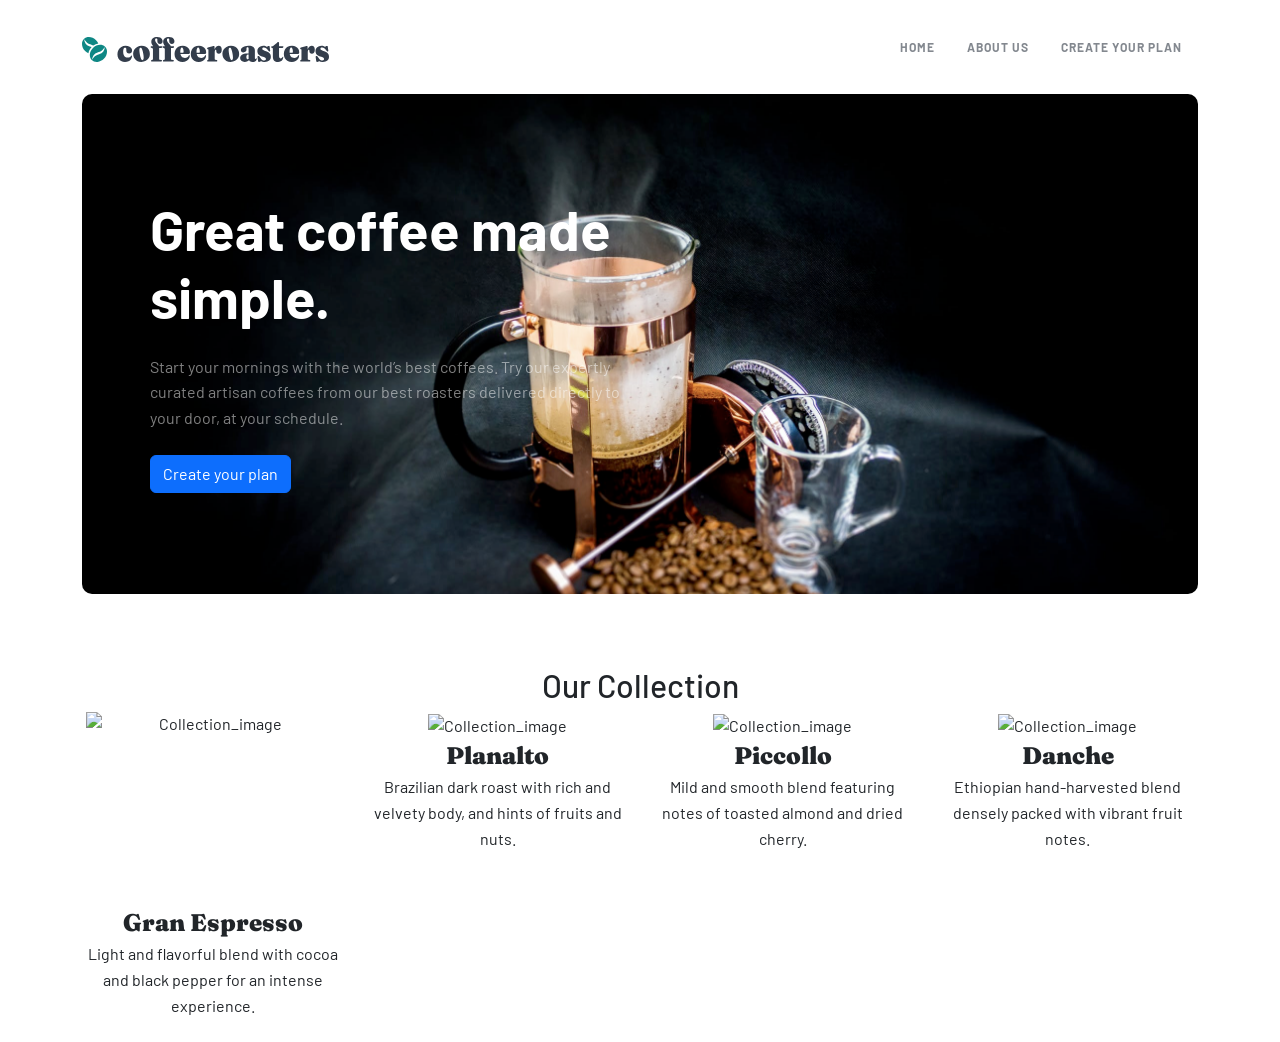
==== index.html @ 2ee0e938 "My collection and hero section added" ====
<!DOCTYPE html>
<html lang="en">

<head>
    <meta charset="UTF-8">
    <meta name="viewport" content="width=device-width, initial-scale=1.0">
    <title>Coffee Shop</title>
    <link rel="stylesheet" href="https://cdn.jsdelivr.net/npm/bootstrap-icons@1.13.1/font/bootstrap-icons.min.css">
    <link href="https://cdn.jsdelivr.net/npm/bootstrap@5.3.8/dist/css/bootstrap.min.css" rel="stylesheet"
        integrity="sha384-sRIl4kxILFvY47J16cr9ZwB07vP4J8+LH7qKQnuqkuIAvNWLzeN8tE5YBujZqJLB" crossorigin="anonymous">
    <link rel="preconnect" href="https://fonts.googleapis.com">
    <link rel="preconnect" href="https://fonts.gstatic.com" crossorigin>
    <link
        href="https://fonts.googleapis.com/css2?family=Barlow:ital,wght@0,100;0,200;0,300;0,400;0,500;0,600;0,700;0,800;0,900;1,100;1,200;1,300;1,400;1,500;1,600;1,700;1,800;1,900&display=swap"
        rel="stylesheet">
    <link rel="stylesheet" href="./style.css">
    <link rel="stylesheet" href="./media_query.css">

</head>

<body>
    <nav class="navbar navbar-expand-md py-2 py-md-4">
        <div class="container">
            <a href="#" class="navbar-brand">
                <img src="./assets/imgs/Logo.svg" alt="coffeeroasters logo" class="logo">
            </a>

            <button class="navbar-toggler" type="button" data-bs-toggle="collapse" data-bs-target="#navbarNav">
                <span class="navbar-toggler-icon"></span>
            </button>

            <div class="collapse navbar-collapse" id="navbarNav">
                <ul class="navbar-nav ms-auto">
                    <li class="nav-item">
                        <a class="nav-link px-3" href="#">HOME</a>
                    </li>
                    <li class="nav-item">
                        <a class="nav-link px-3" href="#">ABOUT US</a>
                    </li>
                    <li class="nav-item">
                        <a class="nav-link px-3" href="#">CREATE YOUR PLAN</a>
                    </li>
                </ul>
            </div>
        </div>



    </nav>



    <main class="container">
        <section class="hero-section">
            <div class="row ">
                <div class="col-md-8 col-lg-6 hero-content ">
                    <h1 class="display-4 fw-bold text-white mb-4">Great coffee made simple.</h1>
                    <p class="text-white-50 mb-4">Start your mornings with the world’s best coffees. Try our
                        expertly
                        curated
                        artisan coffees from our best roasters delivered directly to your door, at your schedule.
                    </p>
                    <a href="#" class="btn btn-primary custom-btn">Create your plan</a>
                </div>

            </div>
            </div>

        </section>
    </main>

    <section class="collection-section mt-5 py-4">
        <div class="container">
            <h2 class="custom-text text-center">Our Collection</h2>
            <div class="row text-center">
                
                <div class="col-lg-3 d-flex flex-column justify-content-center align-items-center">
                    <img src="./assets/imgs/Collection_image.png" alt="Collection_image" class="coffee-image">
                    <div class="coffee-info">
                        <div class="coffee-title">Gran Espresso</div>
                        <div class="coffee-desc">Light and flavorful blend with cocoa and black pepper for an intense
                            experience.</div>

                    </div>
                </div>

                <div class="col-lg-3">
                    <img src="./assets/imgs/Collection_image2.svg" alt="Collection_image" class="coffee-image">
                    <div class="coffee-info">
                        <div class="coffee-title">Planalto</div>
                        <div class="coffee-desc">Brazilian dark roast with rich and velvety body, and hints of fruits
                            and nuts.</div>

                    </div>
                </div>

                <div class="col-lg-3">
                    <img src="./assets/imgs/Collection_image3.svg" alt="Collection_image" class="coffee-image">
                    <div class="coffee-info">
                        <div class="coffee-title">Piccollo</div>
                        <div class="coffee-desc">Mild and smooth blend featuring notes of toasted almond and dried
                            cherry.</div>

                    </div>
                </div>

                <div class="col-lg-3">
                    <img src="./assets/imgs/Collection_image4.svg" alt="Collection_image" class="coffee-image">
                    <div class="coffee-info">
                        <div class="coffee-title">Danche</div>
                        <div class="coffee-desc">Ethiopian hand-harvested blend densely packed with vibrant fruit notes.
                        </div>

                    </div>
                </div>
            </div>
        </div>
    </section>


    <script src="https://cdn.jsdelivr.net/npm/bootstrap@5.3.8/dist/js/bootstrap.bundle.min.js"
        integrity="sha384-FKyoEForCGlyvwx9Hj09JcYn3nv7wiPVlz7YYwJrWVcXK/BmnVDxM+D2scQbITxI"
        crossorigin="anonymous"></script>
    <script src="./script.js"></script>
</body>

</html>
---- style.css ----
@import url('https://fonts.googleapis.com/css2?family=Fraunces:ital,opsz,wght@0,9..144,100..900;1,9..144,100..900&display=swap');

body {
    font-family: 'Barlow', sans-serif;
}

.navbar {
    .container {
        .logo {
            height: clamp(18px, 4vw, 25px);
        }
    }

    .navbar-brand {
        font-weight: 900;
        color: #333d4b;
        font-size: 1.5rem;
    }

    .nav-link {
        color: #83888F !important;
        font-size: 12px;
        letter-spacing: 1px;
        font-weight: 700;
        text-transform: uppercase;
    }

    .nav-link:hover {
        color: #333d4b !important;
    }

    .navbar-toggler {
        border: none;
    }
}


.hero-section {
    min-height: 500px;
    width: 100%;
    border-radius: 10px;
    overflow: hidden;
    background-image: url(./assets/imgs/Hero_image.png);
    background-size: cover;
    background-position: right center;
    background-repeat: no-repeat;
    display: flex;
    align-items: center;

    .hero-content {
        padding-left: clamp(30px, 8vw, 80px);
        padding-right: 20px;
    }

    p {
        font-weight: 400;
        font-style: Regular;
        font-size: 16px;
        line-height: 160%;
        letter-spacing: 0px;

    }

    a {
        .custom-btn {
            /* color: #0E8784; */
            background-color: #0E8784;
            font-family: "Fraunces", serif;
            font-weight: 900;
            font-style: Black;
            font-size: 18px;
            line-height: 140%;
            letter-spacing: 0px;
            text-align: center;


        }
    }
}

.collection-section {
    .container {
        .coffee-image {
            width: 253.5px;
            height: 193px;
            opacity: 1;

        }

        .coffee-info {
            .coffee-title {
                font-family: Fraunces;
                font-weight: 900;
                font-style: Black;
                font-size: 24px;
                line-height: 150%;
                letter-spacing: 0px;
                text-align: center;

            }

            .coffee-desc {
                font-family: Barlow;
                font-weight: 400;
                font-style: Regular;
                font-size: 16px;
                line-height: 160%;
                letter-spacing: 0px;
                text-align: center;

            }
        }
    }
}
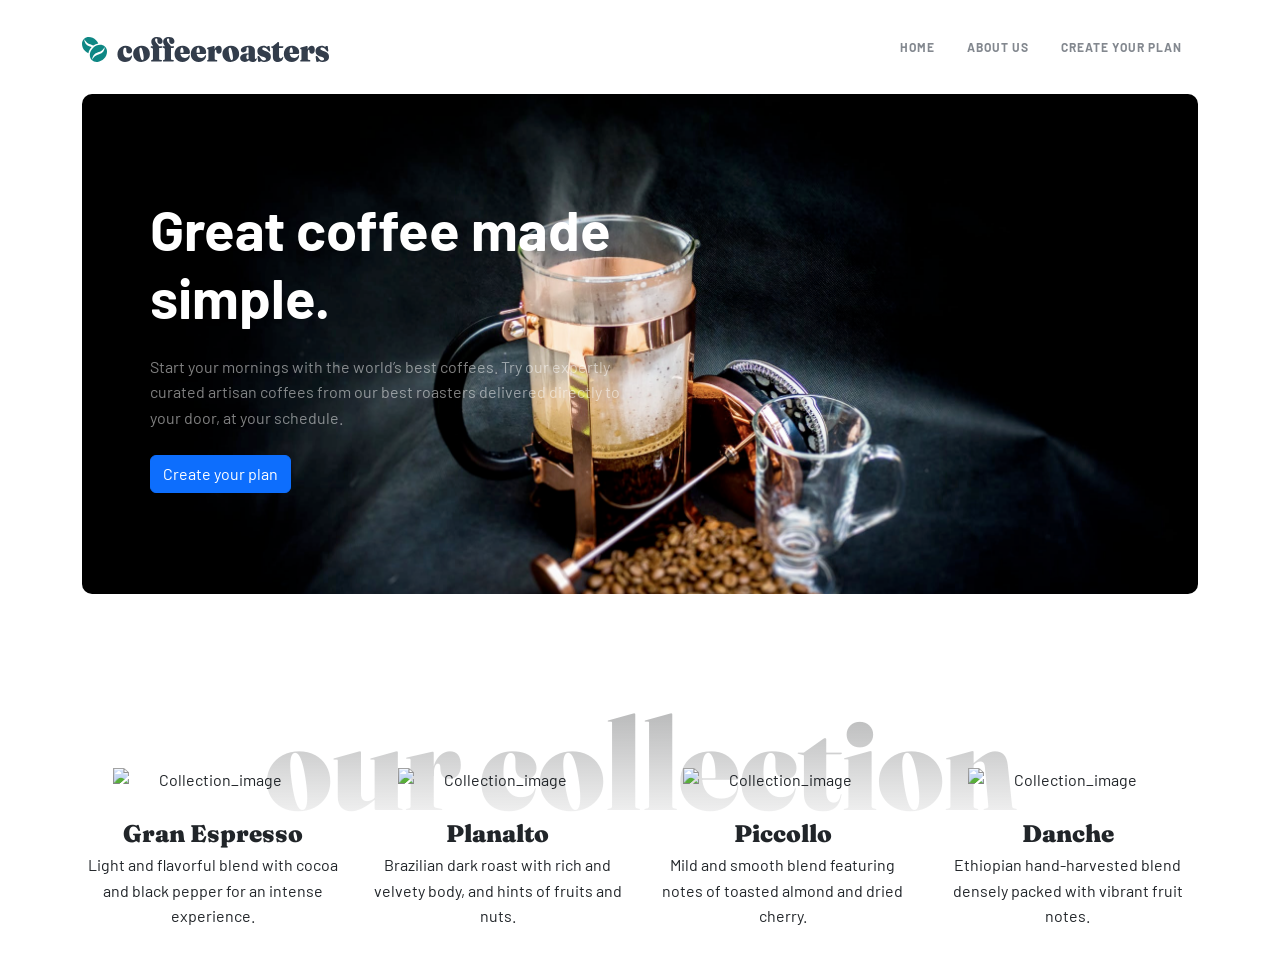
==== commit 7b806ed3: "feat: complete collection section and add responsive layouts" ====
--- a/index.html
+++ b/index.html
@@ -62,19 +62,16 @@
                     </p>
                     <a href="#" class="btn btn-primary custom-btn">Create your plan</a>
                 </div>
-
-            </div>
-            </div>
-
         </section>
     </main>
 
-    <section class="collection-section mt-5 py-4">
-        <div class="container">
+    <section class="collection-section mt-5 mt-lg-25 py-4">
+        <div class="container position-relative">
             <h2 class="custom-text text-center">Our Collection</h2>
             <div class="row text-center">
-                
-                <div class="col-lg-3 d-flex flex-column justify-content-center align-items-center">
+
+                <div
+                    class="col-lg-3 d-flex flex-column flex-md-row flex-lg-column justify-content-center align-items-center">
                     <img src="./assets/imgs/Collection_image.png" alt="Collection_image" class="coffee-image">
                     <div class="coffee-info">
                         <div class="coffee-title">Gran Espresso</div>
@@ -84,7 +81,8 @@
                     </div>
                 </div>
 
-                <div class="col-lg-3">
+                <div
+                    class="col-lg-3 d-flex flex-column flex-md-row flex-lg-column justify-content-center align-items-center">
                     <img src="./assets/imgs/Collection_image2.svg" alt="Collection_image" class="coffee-image">
                     <div class="coffee-info">
                         <div class="coffee-title">Planalto</div>
@@ -94,7 +92,8 @@
                     </div>
                 </div>
 
-                <div class="col-lg-3">
+                <div
+                    class="col-lg-3 d-flex flex-column flex-md-row flex-lg-column justify-content-center align-items-center">
                     <img src="./assets/imgs/Collection_image3.svg" alt="Collection_image" class="coffee-image">
                     <div class="coffee-info">
                         <div class="coffee-title">Piccollo</div>
@@ -104,7 +103,8 @@
                     </div>
                 </div>
 
-                <div class="col-lg-3">
+                <div
+                    class="col-lg-3 d-flex flex-column flex-md-row flex-lg-column justify-content-center align-items-center">
                     <img src="./assets/imgs/Collection_image4.svg" alt="Collection_image" class="coffee-image">
                     <div class="coffee-info">
                         <div class="coffee-title">Danche</div>
--- a/style.css
+++ b/style.css
@@ -79,17 +79,45 @@
 }
 
 .collection-section {
+    position: relative;
+    padding-top: 40px;
+    margin-top: 80px;
+
+
+    .custom-text {
+        padding-top: 50px;
+        /* background: linear-gradient(180deg, rgba(254, 252, 247, 0.0001) 0%, #FEFCF7 100%); */
+        background: linear-gradient(180deg, rgba(39, 41, 43, 0.5) 0%, rgba(254, 252, 247, 0) 100%);
+        font-family: "Fraunces", serif;
+        font-weight: 900;
+        font-size: clamp(40px, 10vw, 150px);
+        text-transform: lowercase;
+        -webkit-text-fill-color: transparent;
+        -webkit-background-clip: text;
+
+        /* Positioning */
+        position: absolute;
+        top: -100px;
+        left: 0;
+        right: 0;
+        z-index: -1;
+        text-align: center;
+
+
+    }
+
     .container {
+
         .coffee-image {
-            width: 253.5px;
-            height: 193px;
-            opacity: 1;
-
+            width: 100%;
+            max-width: 200px;
+            height: auto;
+            margin-bottom: 24px;
         }
 
         .coffee-info {
             .coffee-title {
-                font-family: Fraunces;
+                font-family: "Fraunces", serif;
                 font-weight: 900;
                 font-style: Black;
                 font-size: 24px;
@@ -100,7 +128,7 @@
             }
 
             .coffee-desc {
-                font-family: Barlow;
+                font-family: "Barlow", serif;
                 font-weight: 400;
                 font-style: Regular;
                 font-size: 16px;
@@ -111,4 +139,32 @@
             }
         }
     }
+}
+
+/* TABLET (Medium screens) */
+@media (min-width: 768px) and (max-width: 991px) {
+    .collection-section {
+        .custom-text {
+            top: -115px;
+        }
+
+    }
+
+}
+
+/* DESKTOP (Large screens) */
+@media (min-width: 992px) {
+    .collection-section {
+        margin-top: 150px !important;
+        padding-top: 100px;
+
+        .custom-text {
+            top: -130px;
+        }
+
+        .coffee-image {
+            max-width: 255px;
+        }
+    }
+
 }
--- a/media_query.css
+++ b/media_query.css
@@ -0,0 +1,27 @@
+/* TABLET (Medium screens) */
+@media (min-width: 768px) and (max-width: 991px) {
+    .collection-section {
+        .custom-text {
+            top: -115px;
+        }
+
+    }
+
+}
+
+/* DESKTOP (Large screens) */
+@media (min-width: 992px) {
+    .collection-section {
+        margin-top: 150px !important;
+        padding-top: 100px;
+
+        .custom-text {
+            top: -130px;
+        }
+
+        .coffee-image {
+            max-width: 255px;
+        }
+    }
+
+}
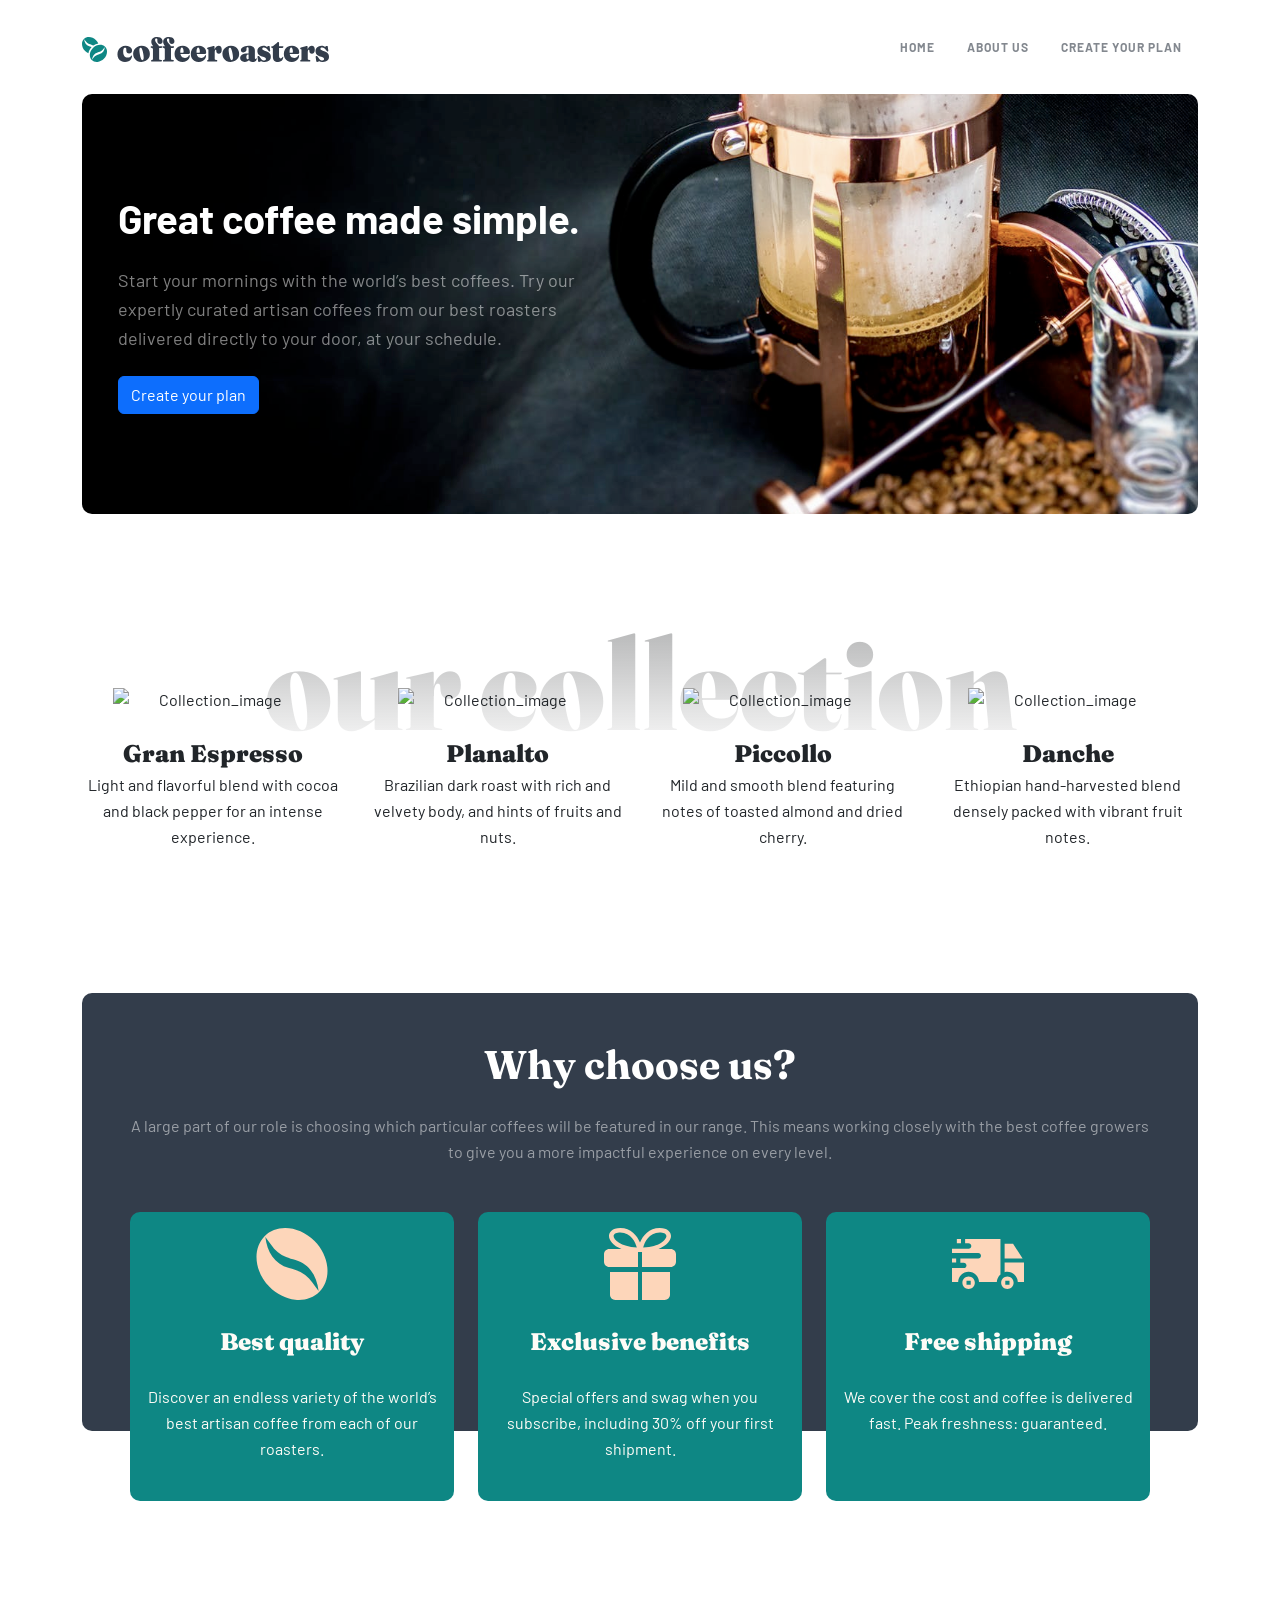
==== commit 781eb37d: "feat:why choose us section added" ====
--- a/index.html
+++ b/index.html
@@ -117,6 +117,51 @@
         </div>
     </section>
 
+    <section class="why-choose-section">
+        <div class="container">
+            <div class="why-choose-content p-5 d-flex align-items-center justify-content-center flex-column">
+                <h2 class="fw-bold text-white ">Why choose us?</h2>
+                <p class="text-white-50 ">A large part of our role is choosing which particular
+                    coffees will be featured
+                    in our range. This means working closely with the best coffee growers to give
+                    you a more impactful experience on every level.</p>
+
+                <div class="row benefits-row">
+                    <div class="col-lg-4">
+                        <div class="benefit-card text-center p-3">
+                            <img src="./assets/imgs/Shape_1.svg" alt="">
+                            <h3 class="benefit-title">Best quality</h3>
+                            <p class="benefit-desc">Discover an endless variety of the world’s best artisan coffee from
+                                each
+                                of our roasters.</p>
+                        </div>
+                    </div>
+                    <div class="col-lg-4 ">
+                        <div class="benefit-card text-center p-3">
+                            <img src="./assets/imgs/Gift Icon.svg" alt="">
+                            <h3 class="benefit-title">Exclusive benefits</h3>
+                            <p class="benefit-desc">Special offers and swag when you subscribe, including 30% off your
+                                first shipment.</p>
+                        </div>
+                    </div>
+                    <div class="col-lg-4">
+                        <div class="benefit-card text-center p-3">
+                            <img src="./assets/imgs/Bus_shape.svg" alt="">
+                            <h3 class="benefit-title">Free shipping</h3>
+                            <p class="benefit-desc">We cover the cost and coffee is delivered fast. Peak freshness:
+                                guaranteed.</p>
+                        </div>
+                    </div>
+                </div>
+
+            </div>
+
+
+
+
+        </div>
+    </section>
+
 
     <script src="https://cdn.jsdelivr.net/npm/bootstrap@5.3.8/dist/js/bootstrap.bundle.min.js"
         integrity="sha384-FKyoEForCGlyvwx9Hj09JcYn3nv7wiPVlz7YYwJrWVcXK/BmnVDxM+D2scQbITxI"
--- a/style.css
+++ b/style.css
@@ -36,20 +36,28 @@
 
 
 .hero-section {
-    min-height: 500px;
+    /* min-height: initial; */
     width: 100%;
     border-radius: 10px;
-    overflow: hidden;
+    /* overflow: hidden; */
     background-image: url(./assets/imgs/Hero_image.png);
-    background-size: cover;
-    background-position: right center;
     background-repeat: no-repeat;
     display: flex;
     align-items: center;
+    background-size: 150%;
+    background-position: left 70%;
+    padding: 100px 0px;
 
     .hero-content {
-        padding-left: clamp(30px, 8vw, 80px);
-        padding-right: 20px;
+        padding-left: clamp(18px, 8vw, 48px);
+        padding-right: 10px;
+    }
+
+    h1 {
+        /* font-size: 32px; 
+        text-align: center; */
+        font-size: clamp(18px, 10vw, 40px);
+        line-height: 1.2;
     }
 
     p {
@@ -58,6 +66,8 @@
         font-size: 16px;
         line-height: 160%;
         letter-spacing: 0px;
+        font-size: clamp(12px, 10vw, 18px);
+
 
     }
 
@@ -95,6 +105,7 @@
         -webkit-text-fill-color: transparent;
         -webkit-background-clip: text;
 
+
         /* Positioning */
         position: absolute;
         top: -100px;
@@ -141,30 +152,101 @@
     }
 }
 
-/* TABLET (Medium screens) */
-@media (min-width: 768px) and (max-width: 991px) {
-    .collection-section {
-        .custom-text {
-            top: -115px;
-        }
-
-    }
-
-}
-
-/* DESKTOP (Large screens) */
-@media (min-width: 992px) {
-    .collection-section {
-        margin-top: 150px !important;
-        padding-top: 100px;
-
-        .custom-text {
-            top: -130px;
-        }
-
-        .coffee-image {
-            max-width: 255px;
-        }
+.why-choose-section {
+    margin-bottom: 200px;
+
+    .container {
+        .why-choose-content {
+            position: relative;
+            padding-bottom: 30px !important;
+            padding: 64px 24px;
+            margin-top: 120px;
+            border-radius: 10px;
+            background-color: #333d4b;
+            margin-bottom: 250px;
+
+            h2 {
+                font-family: "Fraunces";
+                font-size: 40px;
+                line-height: 120%;
+                letter-spacing: 0px;
+                margin-bottom: 24px;
+
+            }
+
+            p {
+                font-family: "Barlow";
+                font-weight: 400;
+                font-style: Regular;
+                font-size: 16px;
+                line-height: 160%;
+                letter-spacing: 0px;
+                text-align: center;
+                margin-bottom: 24px;
+
+
+            }
+
+            .benefits-row {
+                display: flex;
+                flex-wrap: wrap;
+                transform: none;
+                margin-bottom: -100px;
+                margin-top: 24px;
+
+                .benefit-card {
+                    background-color: rgba(14, 135, 132, 1);
+                    border-radius: 10px;
+                    height: 100%;
+                    display: flex;
+                    flex-direction: column;
+                    align-items: center;
+                    width: 100%;
+
+                    img {
+                        width: 72px;
+                        height: 72px;
+                        margin-bottom: 24px;
+
+                    }
+
+                    .benefit-title {
+                        font-family: "Fraunces";
+                        font-weight: 900;
+                        font-size: 24px;
+                        line-height: 150%;
+                        letter-spacing: 0px;
+                        text-align: center;
+                        color: rgba(254, 252, 247, 1);
+                        margin-bottom: 24px;
+
+
+                    }
+
+                    .benefit-desc {
+                        font-family: "Barlow";
+                        font-weight: 400;
+                        font-style: Regular;
+                        font-size: 16px;
+                        line-height: 160%;
+                        letter-spacing: 0px;
+                        text-align: center;
+                        color: rgba(254, 252, 247, 1);
+                        margin-bottom: 24px;
+
+
+                    }
+                }
+            }
+
+
+        }
+
+
+
+
+
+
     }
 
 }
--- a/media_query.css
+++ b/media_query.css
@@ -5,6 +5,42 @@
             top: -115px;
         }
 
+    }
+
+    .hero-section {
+        background-size: 200%;
+        background-position: left 80%;
+
+        h1 {
+            font-size: 48px;
+            text-align: left;
+        }
+    }
+
+    .why-choose-section {
+        .container {
+            margin-bottom: 250px;
+            gap: 24px;
+
+            .why-choose-content {
+
+                h2 {
+                    font-size: 25px;
+                }
+
+                p {
+                    font-size: 12px;
+                }
+
+                .benefits-row {
+                    flex-direction: column;
+                    gap: 24px;
+                }
+            }
+
+
+
+        }
     }
 
 }
@@ -23,5 +59,33 @@
             max-width: 255px;
         }
     }
+}
+
+@media (max-width:768px) {
+    .why-choose-section {
+        .container {
+            margin-bottom: 250px;
+            gap: 24px;
+
+            .why-choose-content {
+                h2 {
+                    font-size: 20px;
+
+
+                }
+
+                p {
+                    font-size: 12px;
+
+                }
+
+                .benefits-row {
+                    flex-direction: column;
+                    gap: 24px;
+                }
+            }
+        }
+    }
+
 
 }
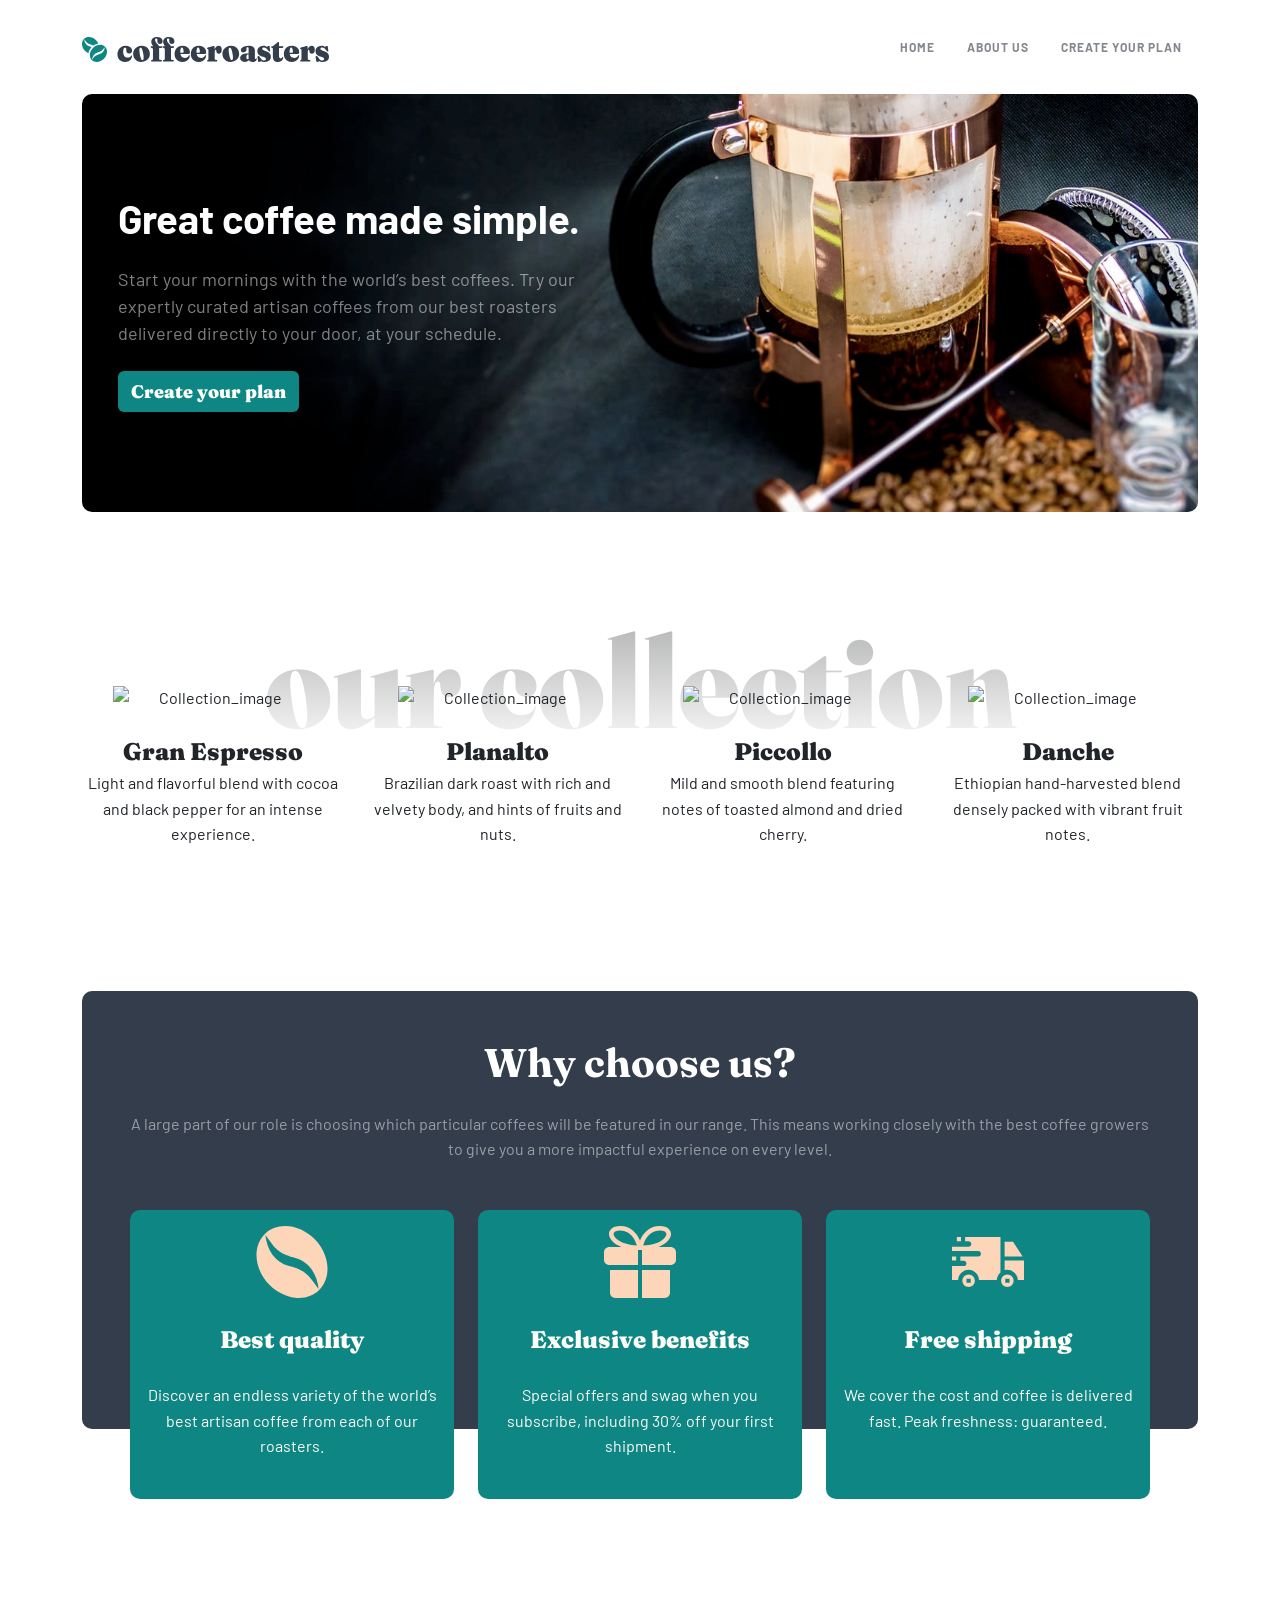
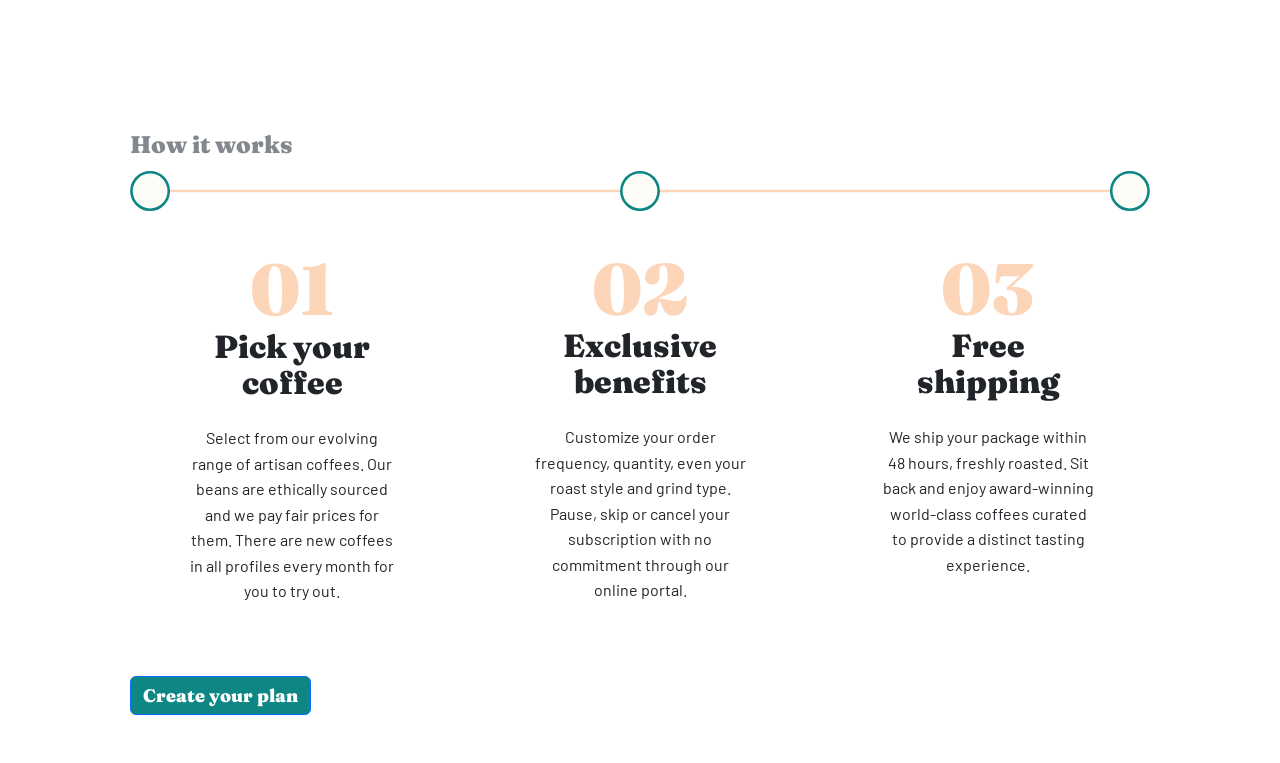
==== commit e64d8a05: "feat:How-it-works-section added" ====
--- a/index.html
+++ b/index.html
@@ -48,8 +48,6 @@
 
     </nav>
 
-
-
     <main class="container">
         <section class="hero-section">
             <div class="row ">
@@ -60,7 +58,7 @@
                         curated
                         artisan coffees from our best roasters delivered directly to your door, at your schedule.
                     </p>
-                    <a href="#" class="btn btn-primary custom-btn">Create your plan</a>
+                    <a href="#" class="btn custom-btn ">Create your plan</a>
                 </div>
         </section>
     </main>
@@ -153,14 +151,52 @@
                         </div>
                     </div>
                 </div>
-
-            </div>
-
-
-
-
+            </div>
         </div>
     </section>
+
+    <section class="How-it-works-section">
+        <div class="container">
+            <div class="How-it-works-content p-5 d-flex flex-column align-self-start ">
+                <h2 class="">How it works</h2>
+                <img src="./assets/imgs/How It Works Steps.svg" class="" alt="">
+                <div class="row How-it-works-row  ">
+                    <div class="col-lg-4">
+                        <div class="How-it-works-card text-center p-5 ">
+                            <img src="./assets/imgs/01.svg" alt="" class="p-1">
+                            <h3 class="How-it-works-title p-2">Pick your coffee</h3>
+                            <p class="How-it-works-desc p-2">Select from our evolving range of artisan coffees. Our
+                                beans
+                                are ethically sourced and we pay fair prices for them. There are new coffees in all
+                                profiles every month for you to try out.</p>
+                        </div>
+                    </div>
+                    <div class="col-lg-4 ">
+                        <div class="How-it-works-card text-center p-5">
+                            <img src="./assets/imgs/02.svg" alt="" class="p-1">
+                            <h3 class="How-it-works-title p-2">Exclusive benefits</h3>
+                            <p class="How-it-works-desc p-2">Customize your order frequency, quantity, even your roast
+                                style
+                                and grind type. Pause, skip or cancel your subscription with no commitment through our
+                                online portal.</p>
+                        </div>
+                    </div>
+                    <div class="col-lg-4">
+                        <div class="How-it-works-card text-center p-5">
+                            <img src="./assets/imgs/03.svg" alt="" class="p-1">
+                            <h3 class="How-it-works-title p-2">Free shipping</h3>
+                            <p class="How-it-works-desc p-2">We ship your package within 48 hours, freshly roasted. Sit
+                                back
+                                and enjoy award-winning world-class coffees curated to provide a distinct tasting
+                                experience.</p>
+                        </div>
+                    </div>
+                </div>
+                <a href="#" class="btn btn-primary custom-btn  align-self-start">Create your plan</a>
+            </div>
+        </div>
+    </section>
+
 
 
     <script src="https://cdn.jsdelivr.net/npm/bootstrap@5.3.8/dist/js/bootstrap.bundle.min.js"
--- a/style.css
+++ b/style.css
@@ -36,55 +36,47 @@
 
 
 .hero-section {
-    /* min-height: initial; */
     width: 100%;
     border-radius: 10px;
-    /* overflow: hidden; */
     background-image: url(./assets/imgs/Hero_image.png);
     background-repeat: no-repeat;
     display: flex;
     align-items: center;
     background-size: 150%;
     background-position: left 70%;
-    padding: 100px 0px;
+    padding: 100px 0;
 
     .hero-content {
         padding-left: clamp(18px, 8vw, 48px);
-        padding-right: 10px;
+        /* padding-right: 10px; */
     }
 
     h1 {
-        /* font-size: 32px; 
-        text-align: center; */
+
         font-size: clamp(18px, 10vw, 40px);
         line-height: 1.2;
     }
 
     p {
         font-weight: 400;
-        font-style: Regular;
         font-size: 16px;
-        line-height: 160%;
         letter-spacing: 0px;
         font-size: clamp(12px, 10vw, 18px);
 
 
     }
 
-    a {
-        .custom-btn {
-            /* color: #0E8784; */
-            background-color: #0E8784;
-            font-family: "Fraunces", serif;
-            font-weight: 900;
-            font-style: Black;
-            font-size: 18px;
-            line-height: 140%;
-            letter-spacing: 0px;
-            text-align: center;
-
-
-        }
+
+    .custom-btn {
+        background-color: rgba(14, 135, 132, 1);
+        font-family: "Fraunces", serif;
+        font-weight: 900;
+        font-size: 18px;
+        letter-spacing: 0px;
+        text-align: center;
+        color: white;
+
+
     }
 }
 
@@ -249,4 +241,57 @@
 
     }
 
+}
+
+.How-it-works-section {
+    .container {
+        .How-it-works-content {
+            h2 {
+                font-family: "Fraunces";
+                font-weight: 900;
+                font-size: 24px;
+                line-height: 150%;
+                letter-spacing: 0px;
+                color: rgba(131, 136, 143, 1);
+            }
+
+            .How-it-works-row {
+                .How-it-works-card {
+                    h3 {
+                        font-family: Fraunces;
+                        font-weight: 900;
+                        font-style: Black;
+                        font-size: 32px;
+                        line-height: 113.99999999999999%;
+                        letter-spacing: 0px;
+
+                    }
+
+                    p {
+                        font-family: Barlow;
+                        font-weight: 400;
+                        font-style: Regular;
+                        font-size: 16px;
+                        line-height: 160%;
+                        letter-spacing: 0px;
+
+                    }
+
+
+                }
+            }
+
+            .custom-btn {
+                background-color: rgba(14, 135, 132, 1);
+                font-family: "Fraunces", serif;
+                font-weight: 900;
+                font-style: Black;
+                font-size: 18px;
+                line-height: 140%;
+                letter-spacing: 0px;
+                text-align: center;
+            }
+
+        }
+    }
 }
--- a/media_query.css
+++ b/media_query.css
@@ -1,3 +1,19 @@
+/* DESKTOP (Large screens) */
+@media (min-width: 992px) {
+    .collection-section {
+        margin-top: 150px !important;
+        padding-top: 100px;
+
+        .custom-text {
+            top: -130px;
+        }
+
+        .coffee-image {
+            max-width: 255px;
+        }
+    }
+}
+
 /* TABLET (Medium screens) */
 @media (min-width: 768px) and (max-width: 991px) {
     .collection-section {
@@ -8,8 +24,6 @@
     }
 
     .hero-section {
-        background-size: 200%;
-        background-position: left 80%;
 
         h1 {
             font-size: 48px;
@@ -45,23 +59,12 @@
 
 }
 
-/* DESKTOP (Large screens) */
-@media (min-width: 992px) {
-    .collection-section {
-        margin-top: 150px !important;
-        padding-top: 100px;
+/* Mobile */
+@media (max-width:768px) {
+    .hero-section {
+        padding: 50px 0;
+    }
 
-        .custom-text {
-            top: -130px;
-        }
-
-        .coffee-image {
-            max-width: 255px;
-        }
-    }
-}
-
-@media (max-width:768px) {
     .why-choose-section {
         .container {
             margin-bottom: 250px;
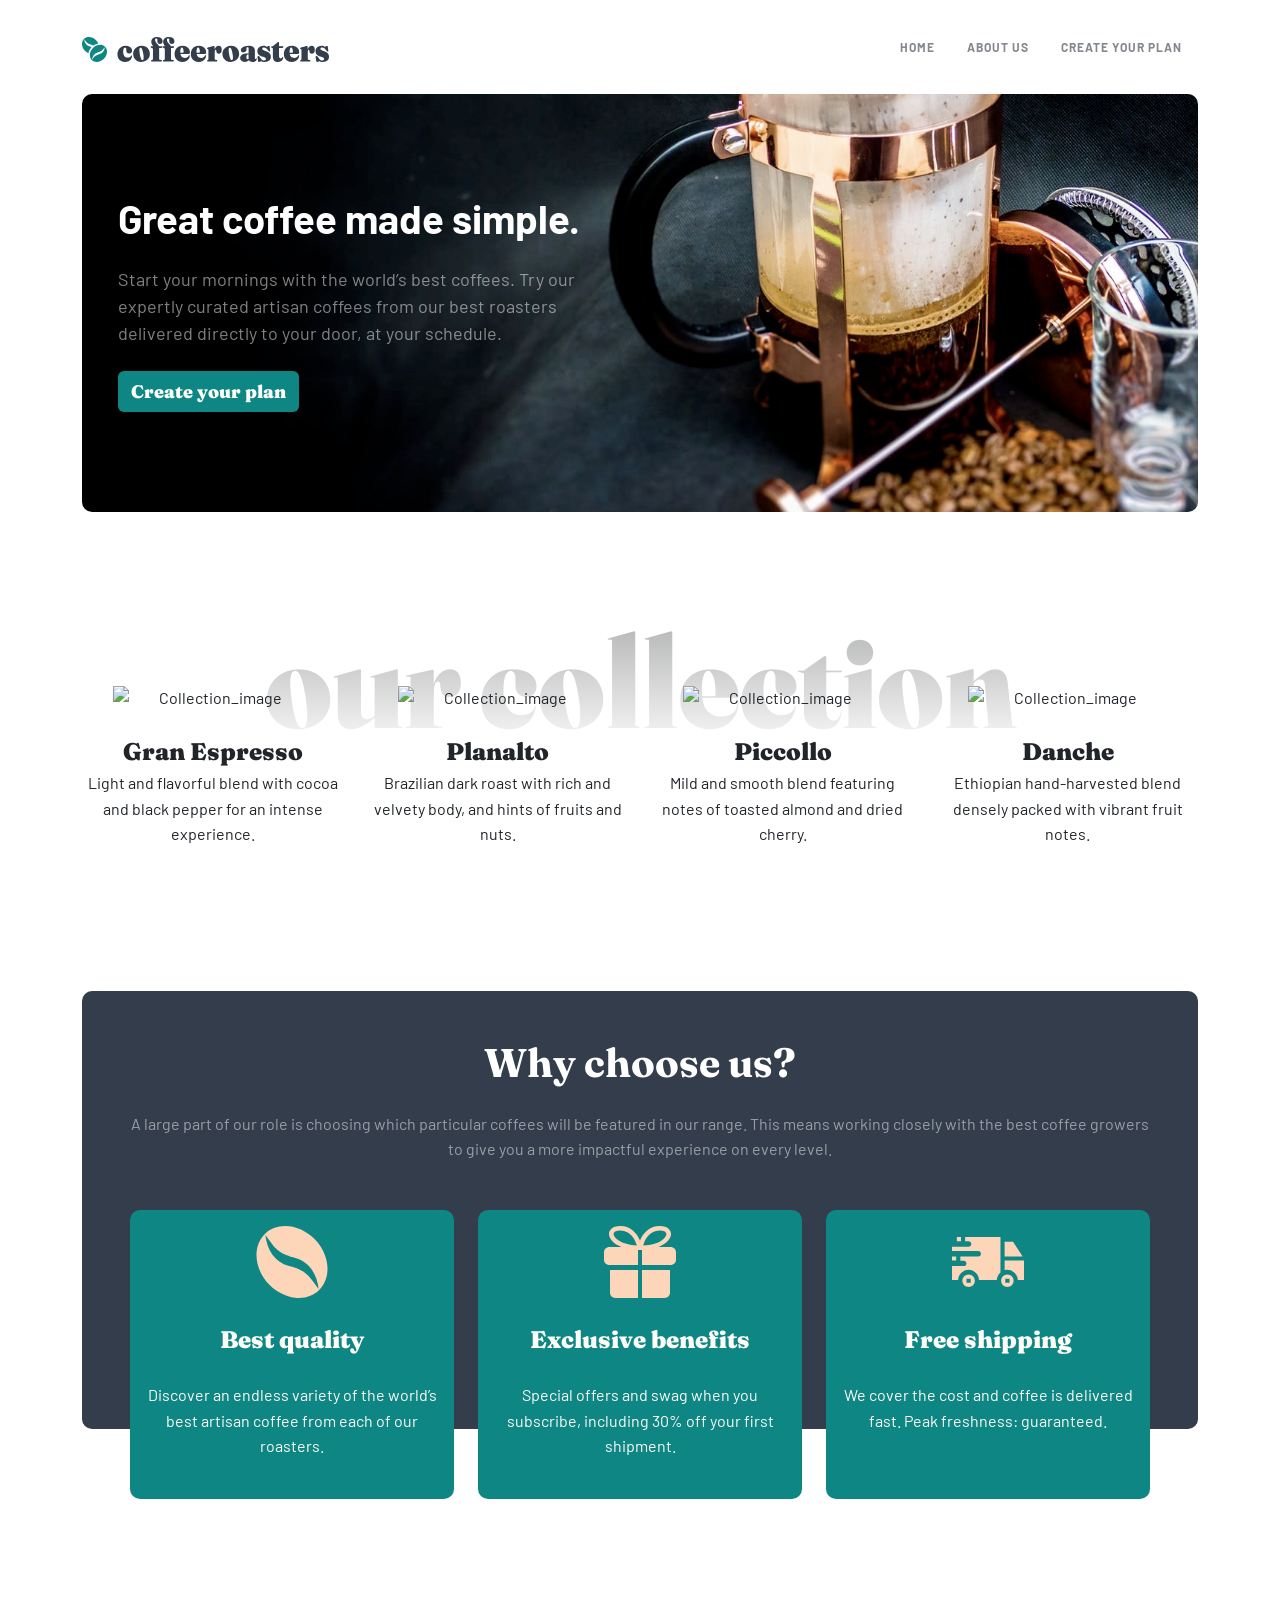
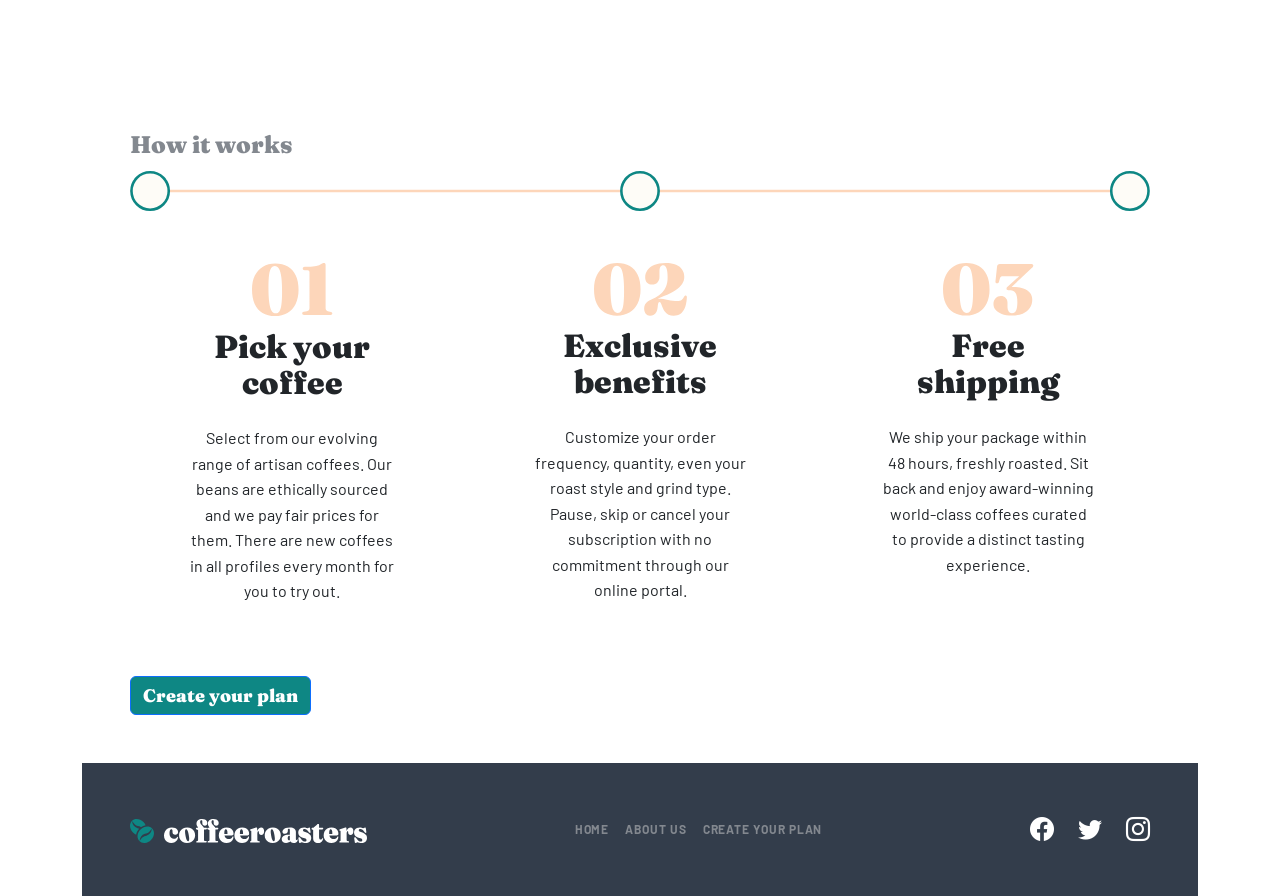
==== commit 4ccee984: "feat: footer-section added using flex" ====
--- a/index.html
+++ b/index.html
@@ -159,8 +159,8 @@
         <div class="container">
             <div class="How-it-works-content p-5 d-flex flex-column align-self-start ">
                 <h2 class="">How it works</h2>
-                <img src="./assets/imgs/How It Works Steps.svg" class="" alt="">
-                <div class="row How-it-works-row  ">
+                <img src="./assets/imgs/How It Works Steps.svg" class="d-none d-md-inline" alt="">
+                <div class="row How-it-works-row">
                     <div class="col-lg-4">
                         <div class="How-it-works-card text-center p-5 ">
                             <img src="./assets/imgs/01.svg" alt="" class="p-1">
@@ -197,6 +197,36 @@
         </div>
     </section>
 
+    <footer>
+        <div class="container">
+            <div class="footer-section d-flex align-items-center justify-content-between gap-3 p-5 flex-column flex-md-row"
+                style="background-color: rgba(51, 61, 75, 1);">
+                <div class="logo">
+                    <img src="./assets/imgs/footer_logo.svg" alt="">
+                </div>
+                <div class="links d-flex align-items-center justify-content-center gap-2 gap-md-3">
+                    <a href="./index.html" class="text-decoration-none text-uppercase"
+                        style="color: rgba(131, 136, 143, 1); ">HOME</a>
+                    <a href="#" class="text-decoration-none text-uppercase"
+                        style="color: rgba(131, 136, 143, 1); ">ABOUT US</a>
+                    <a href="#" class="text-decoration-none text-uppercase"
+                        style="color: rgba(131, 136, 143, 1); ">Create your
+                        plan</a>
+                </div>
+                <div class="social-media-links d-flex flex-row gap-4">
+                    <a href="#" class="text-white fs-4">
+                        <i class="bi bi-facebook"></i>
+                    </a>
+                    <a href="#" class="text-white fs-4">
+                        <i class="bi bi-twitter"></i>
+                    </a>
+                    <a href="#" class="text-white fs-4">
+                        <i class="bi bi-instagram"></i>
+                    </a>
+                </div>
+            </div>
+        </div>
+    </footer>
 
 
     <script src="https://cdn.jsdelivr.net/npm/bootstrap@5.3.8/dist/js/bootstrap.bundle.min.js"
--- a/style.css
+++ b/style.css
@@ -261,7 +261,7 @@
                         font-family: Fraunces;
                         font-weight: 900;
                         font-style: Black;
-                        font-size: 32px;
+                        font-size: clamp(20px, 2.5vw, 32px);
                         line-height: 113.99999999999999%;
                         letter-spacing: 0px;
 
@@ -271,7 +271,7 @@
                         font-family: Barlow;
                         font-weight: 400;
                         font-style: Regular;
-                        font-size: 16px;
+                        font-size: clamp(13px, 1.5vw, 16px);
                         line-height: 160%;
                         letter-spacing: 0px;
 
@@ -294,4 +294,23 @@
 
         }
     }
+}
+
+footer {
+    .container {
+        .footer-section {
+            .links {
+                a {
+                    font-family: Barlow;
+                    font-weight: 700;
+                    font-style: Bold;
+                    font-size: 12px;
+                    line-height: 130%;
+                    letter-spacing: 0.92px;
+                    text-transform: uppercase;
+
+                }
+            }
+        }
+    }
 }
--- a/media_query.css
+++ b/media_query.css
@@ -91,4 +91,25 @@
     }
 
 
+}
+
+@media (max-width:320px) {
+    .hero-section {
+        padding: 0px;
+    }
+
+    footer {
+        .container {
+            .footer-section {
+                .links {
+                    a {
+                        font-size: 11px;
+                    }
+                }
+            }
+        }
+    }
+
+
+
 }
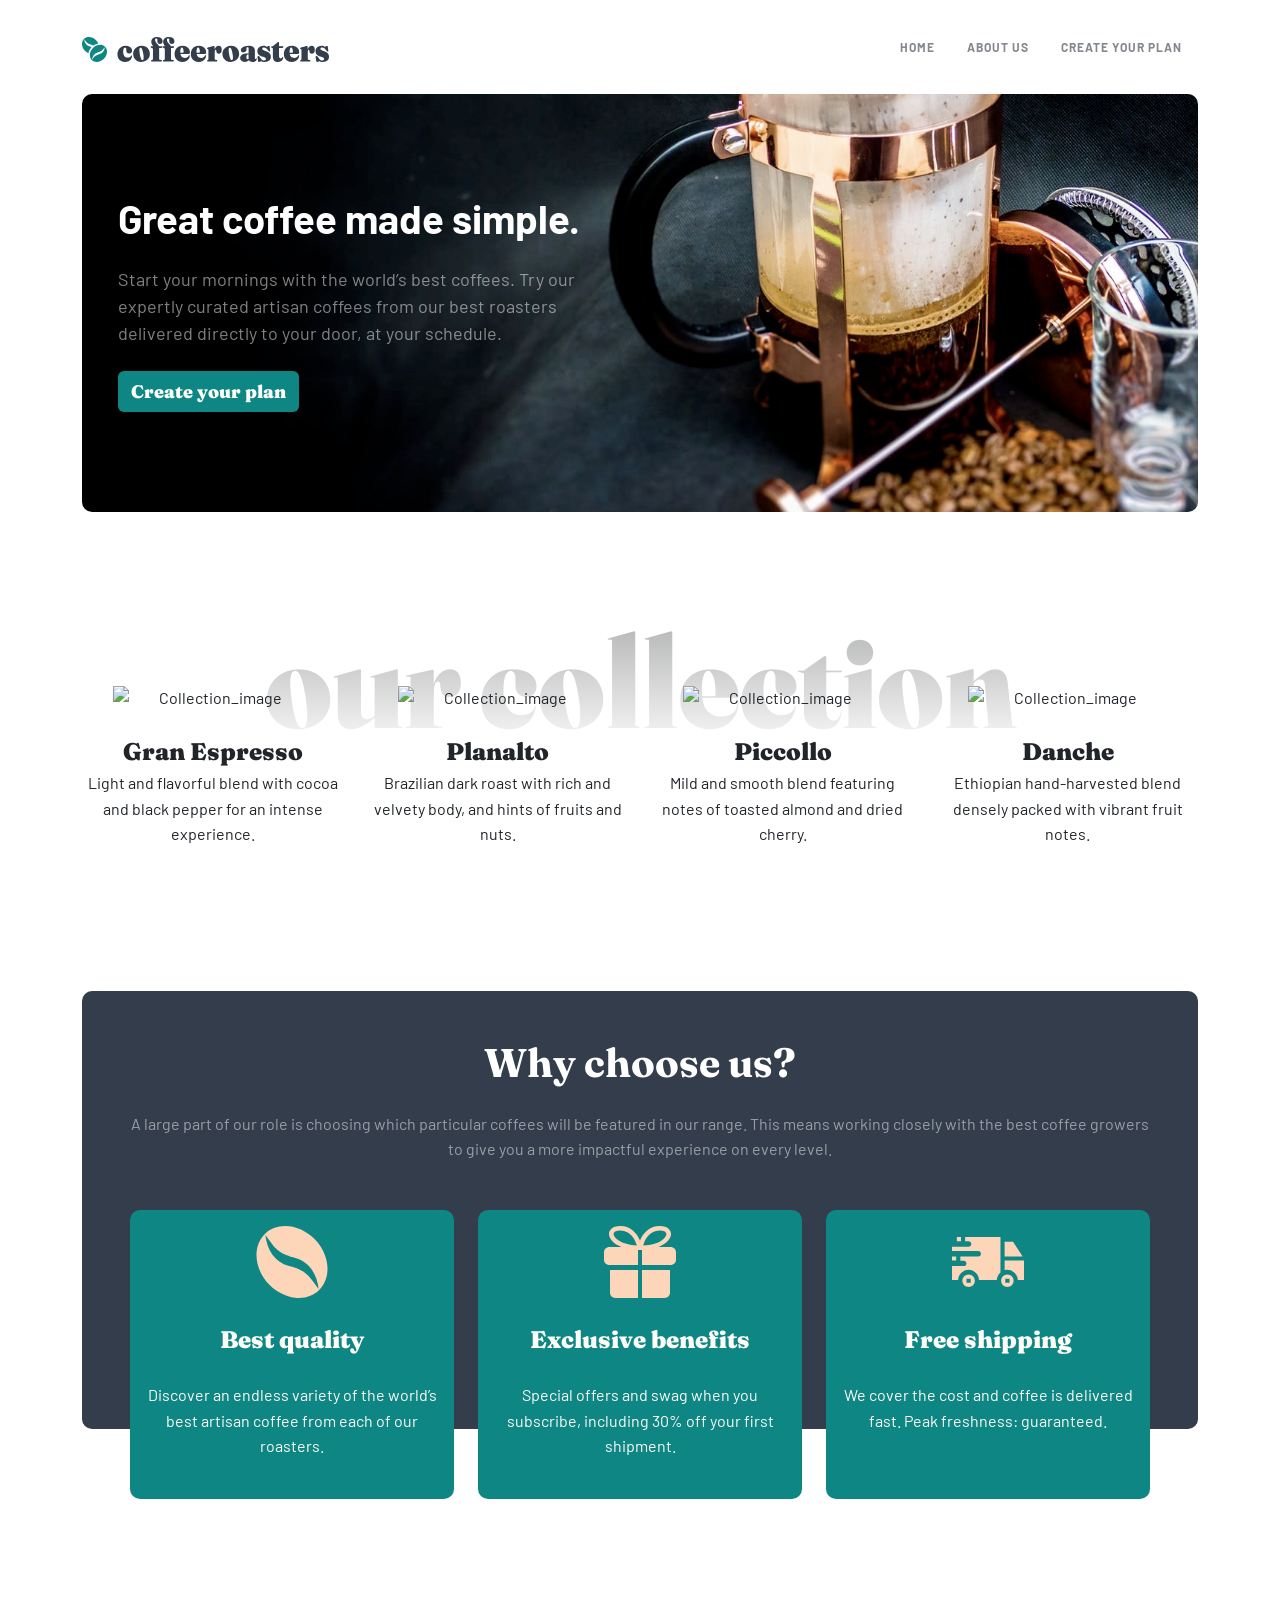
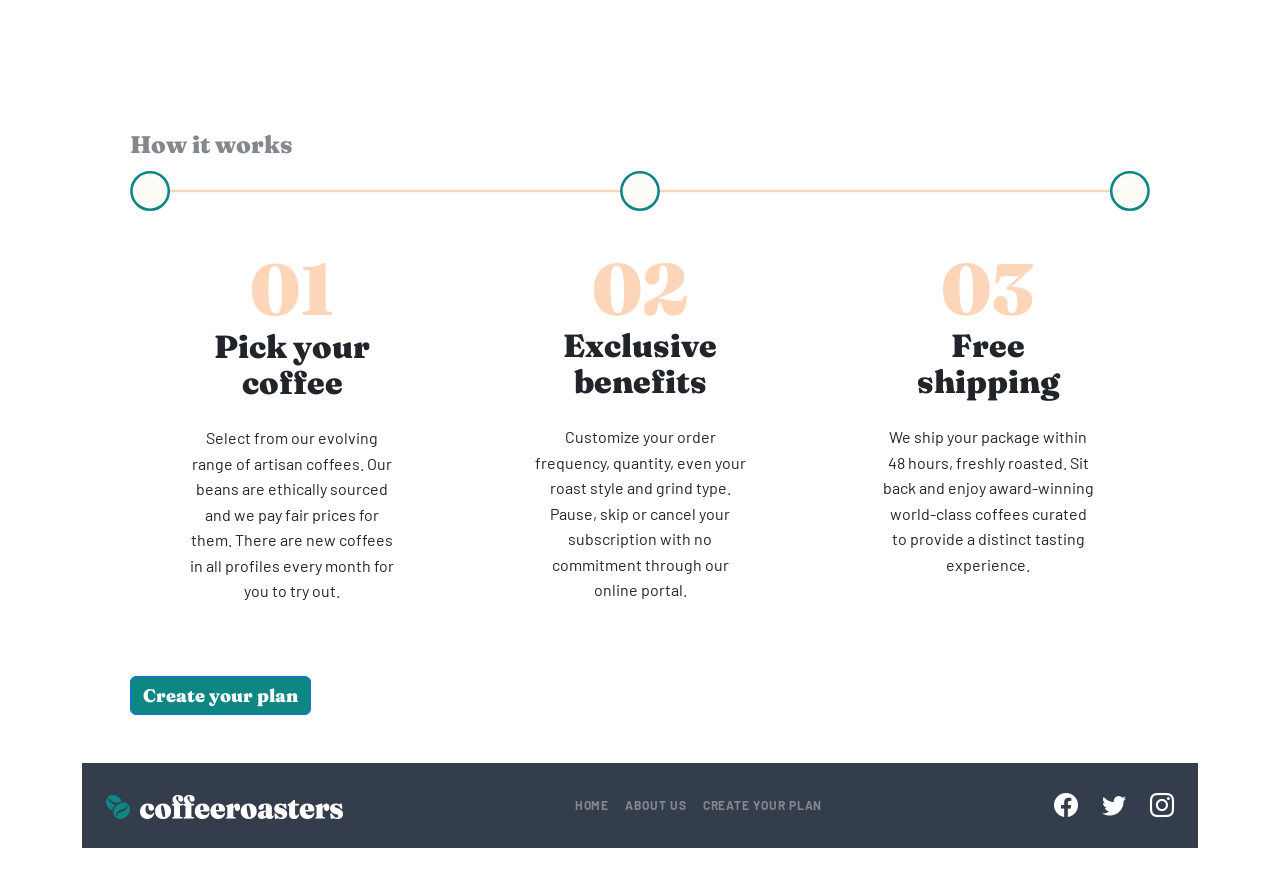
==== commit 2359fb40: "feat(about): add hero section with dark overlay" ====
--- a/index.html
+++ b/index.html
@@ -4,7 +4,7 @@
 <head>
     <meta charset="UTF-8">
     <meta name="viewport" content="width=device-width, initial-scale=1.0">
-    <title>Coffee Shop</title>
+    <title>Home</title>
     <link rel="stylesheet" href="https://cdn.jsdelivr.net/npm/bootstrap-icons@1.13.1/font/bootstrap-icons.min.css">
     <link href="https://cdn.jsdelivr.net/npm/bootstrap@5.3.8/dist/css/bootstrap.min.css" rel="stylesheet"
         integrity="sha384-sRIl4kxILFvY47J16cr9ZwB07vP4J8+LH7qKQnuqkuIAvNWLzeN8tE5YBujZqJLB" crossorigin="anonymous">
@@ -32,13 +32,13 @@
             <div class="collapse navbar-collapse" id="navbarNav">
                 <ul class="navbar-nav ms-auto">
                     <li class="nav-item">
-                        <a class="nav-link px-3" href="#">HOME</a>
+                        <a class="nav-link px-3" href="./index.html">HOME</a>
                     </li>
                     <li class="nav-item">
-                        <a class="nav-link px-3" href="#">ABOUT US</a>
+                        <a class="nav-link px-3" href="./about_us.html">ABOUT US</a>
                     </li>
                     <li class="nav-item">
-                        <a class="nav-link px-3" href="#">CREATE YOUR PLAN</a>
+                        <a class="nav-link px-3" href="./Create_a_plan.html">CREATE YOUR PLAN</a>
                     </li>
                 </ul>
             </div>
@@ -199,7 +199,7 @@
 
     <footer>
         <div class="container">
-            <div class="footer-section d-flex align-items-center justify-content-between gap-3 p-5 flex-column flex-md-row"
+            <div class="footer-section d-flex align-items-center justify-content-between gap-3 p-4 flex-column flex-md-row mb-5"
                 style="background-color: rgba(51, 61, 75, 1);">
                 <div class="logo">
                     <img src="./assets/imgs/footer_logo.svg" alt="">
@@ -207,9 +207,9 @@
                 <div class="links d-flex align-items-center justify-content-center gap-2 gap-md-3">
                     <a href="./index.html" class="text-decoration-none text-uppercase"
                         style="color: rgba(131, 136, 143, 1); ">HOME</a>
-                    <a href="#" class="text-decoration-none text-uppercase"
+                    <a href="./about_us.html" class="text-decoration-none text-uppercase"
                         style="color: rgba(131, 136, 143, 1); ">ABOUT US</a>
-                    <a href="#" class="text-decoration-none text-uppercase"
+                    <a href="./Create_a_plan.html" class="text-decoration-none text-uppercase"
                         style="color: rgba(131, 136, 143, 1); ">Create your
                         plan</a>
                 </div>
@@ -228,7 +228,6 @@
         </div>
     </footer>
 
-
     <script src="https://cdn.jsdelivr.net/npm/bootstrap@5.3.8/dist/js/bootstrap.bundle.min.js"
         integrity="sha384-FKyoEForCGlyvwx9Hj09JcYn3nv7wiPVlz7YYwJrWVcXK/BmnVDxM+D2scQbITxI"
         crossorigin="anonymous"></script>
--- a/style.css
+++ b/style.css
@@ -33,7 +33,6 @@
         border: none;
     }
 }
-
 
 .hero-section {
     width: 100%;
@@ -268,7 +267,7 @@
                     }
 
                     p {
-                        font-family: Barlow;
+                        font-family: "Barlow";
                         font-weight: 400;
                         font-style: Regular;
                         font-size: clamp(13px, 1.5vw, 16px);
@@ -301,7 +300,7 @@
         .footer-section {
             .links {
                 a {
-                    font-family: Barlow;
+                    font-family: "Barlow";
                     font-weight: 700;
                     font-style: Bold;
                     font-size: 12px;
@@ -313,4 +312,68 @@
             }
         }
     }
+}
+
+/* ------------------------------------- About us page --------------------------- */
+.hero-section-about-us {
+    .container {
+        .hero-section {
+            width: 100%;
+            border-radius: 60px;
+            /* background-image: url(./assets/imgs/About_Image.svg); */
+            background-image:
+                linear-gradient(rgba(0, 0, 0, 0.3), rgba(0, 0, 0, 0.3)),
+                url(./assets/imgs/About_Image.svg);
+            background-repeat: no-repeat;
+            display: flex;
+            align-items: center;
+            background-size: cover;
+            background-position: center;
+            overflow: hidden;
+            padding: 100px 0;
+
+            .row {
+                margin: 0;
+                width: 100%;
+                position: relative;
+                z-index: 2;
+
+                .hero-content {
+                    padding-left: clamp(18px, 8vw, 48px);
+
+                    h1 {
+
+                        font-size: clamp(18px, 10vw, 40px);
+                        line-height: 1.2;
+                        font-family: Fraunces;
+                        font-weight: 900;
+                        font-style: Black;
+                        line-height: 120%;
+                        letter-spacing: 0px;
+
+                    }
+
+                    p {
+                        font-weight: 400;
+                        letter-spacing: 0px;
+                        font-size: clamp(12px, 10vw, 18px);
+                        font-family: Barlow;
+                        font-weight: 400;
+                        font-style: Regular;
+                        font-size: 16px;
+                        line-height: 160%;
+                        letter-spacing: 0px;
+
+
+
+                    }
+                }
+            }
+
+
+
+        }
+    }
+
+
 }
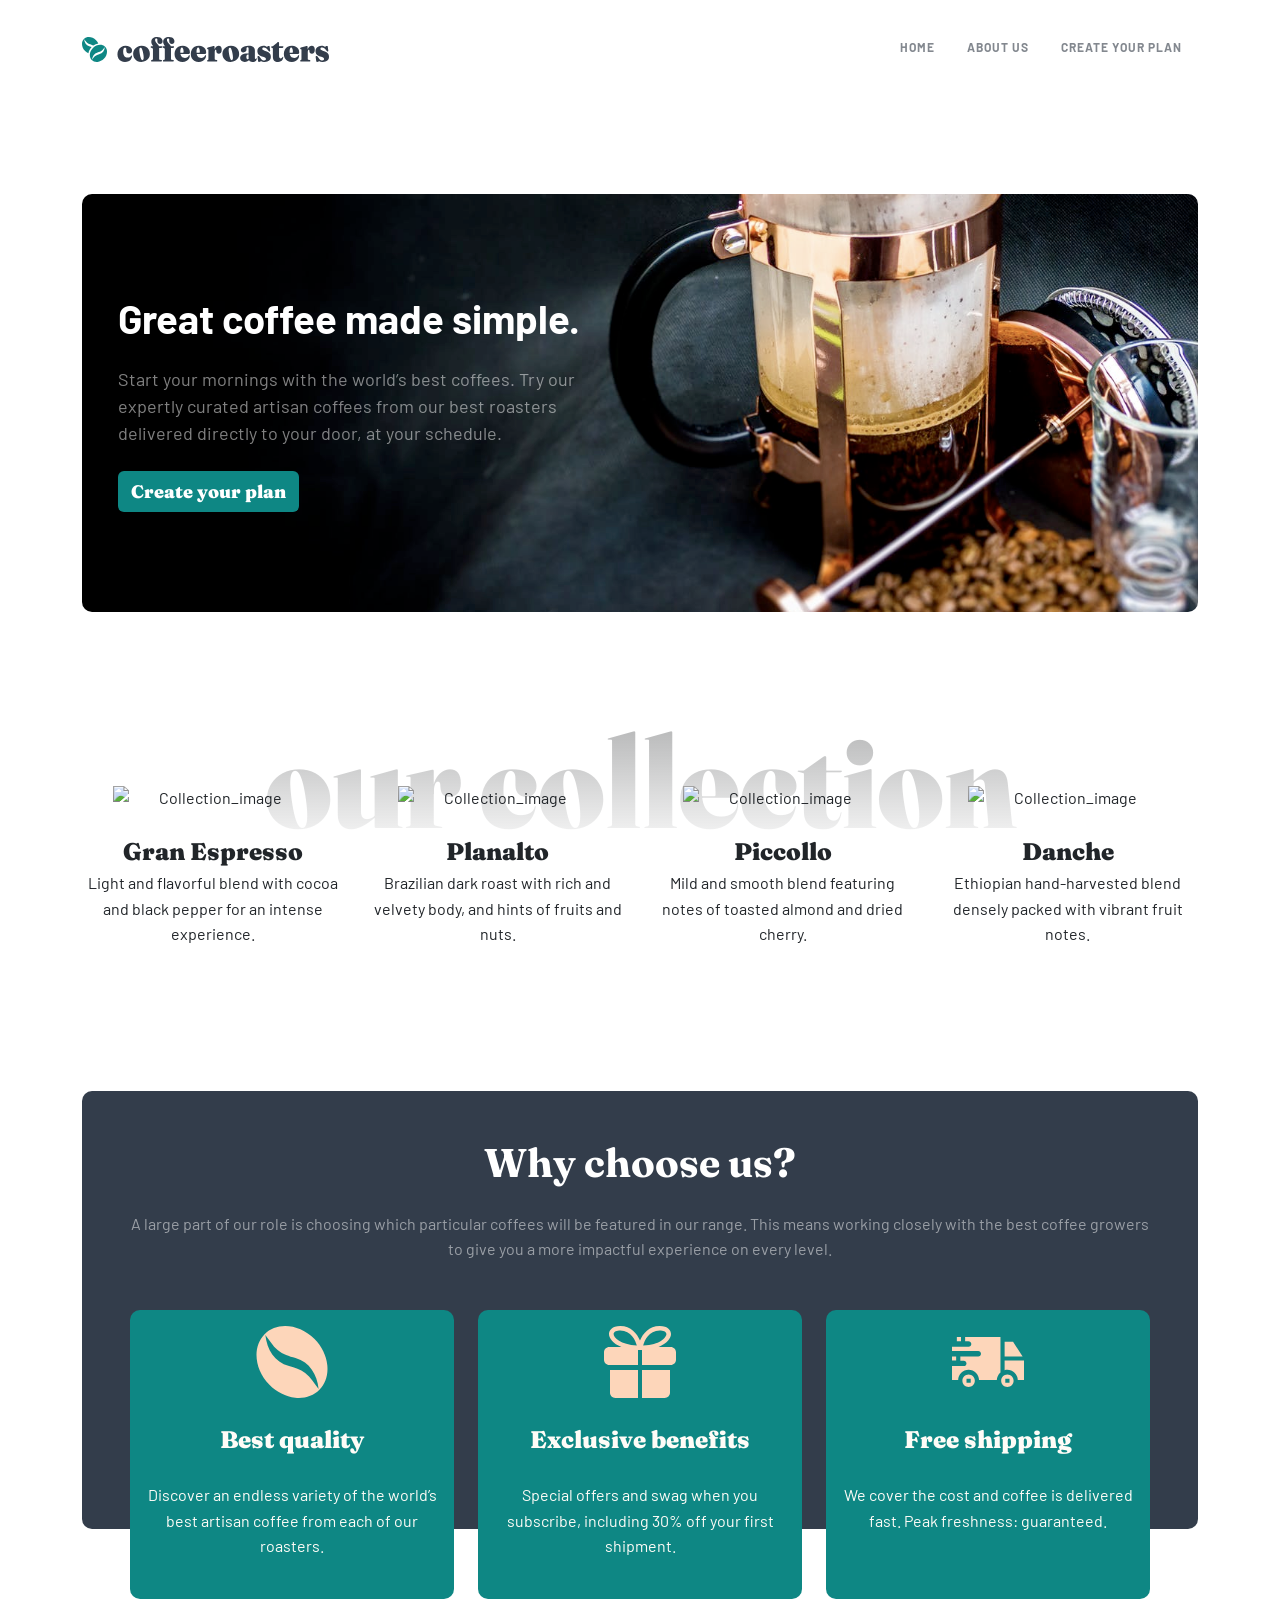
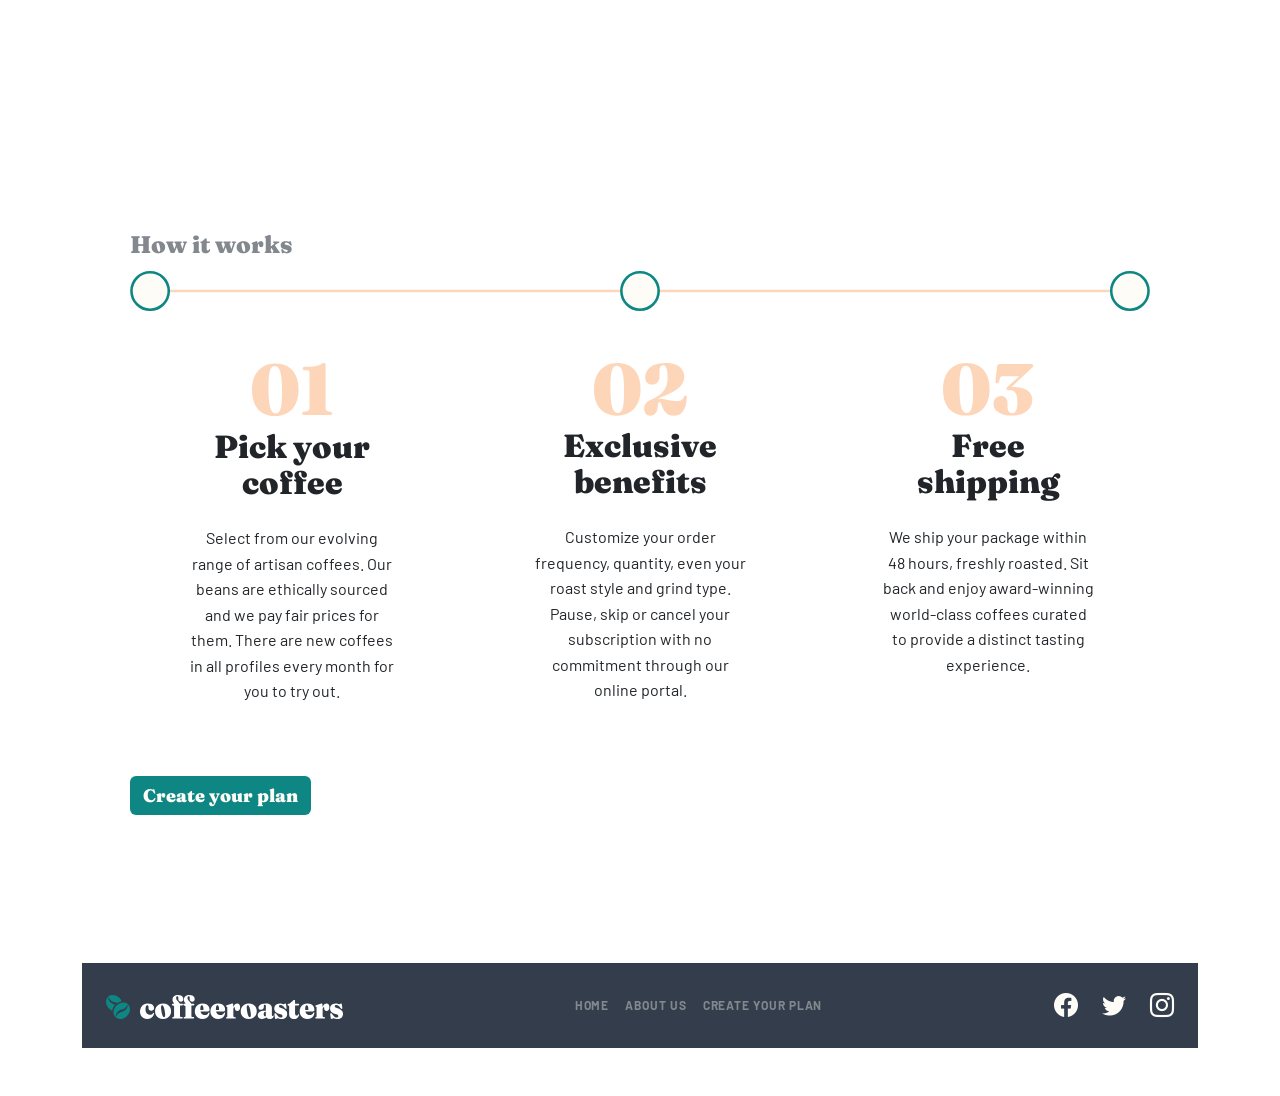
==== commit 3ca7a4cb: "Hover and Focus effect added" ====
--- a/index.html
+++ b/index.html
@@ -192,7 +192,9 @@
                         </div>
                     </div>
                 </div>
-                <a href="#" class="btn btn-primary custom-btn  align-self-start">Create your plan</a>
+                <a href="#" class="btn custom-btn  align-self-start">Create your plan</a>
+                <!-- <a href="#" class="btn custom-btn ">Create your plan</a> -->
+
             </div>
         </div>
     </section>
@@ -204,9 +206,10 @@
                 <div class="logo">
                     <img src="./assets/imgs/footer_logo.svg" alt="">
                 </div>
+
                 <div class="links d-flex align-items-center justify-content-center gap-2 gap-md-3">
-                    <a href="./index.html" class="text-decoration-none text-uppercase"
-                        style="color: rgba(131, 136, 143, 1); ">HOME</a>
+                    <a href="./index.html" class="text-decoration-none text-uppercase" style="color: rgba(131, 136, 143, 1);
+                    ">HOME</a>
                     <a href="./about_us.html" class="text-decoration-none text-uppercase"
                         style="color: rgba(131, 136, 143, 1); ">ABOUT US</a>
                     <a href="./Create_a_plan.html" class="text-decoration-none text-uppercase"
@@ -214,13 +217,13 @@
                         plan</a>
                 </div>
                 <div class="social-media-links d-flex flex-row gap-4">
-                    <a href="#" class="text-white fs-4">
+                    <a href="#" class="fs-4">
                         <i class="bi bi-facebook"></i>
                     </a>
-                    <a href="#" class="text-white fs-4">
+                    <a href="#" class="fs-4">
                         <i class="bi bi-twitter"></i>
                     </a>
-                    <a href="#" class="text-white fs-4">
+                    <a href="#" class="fs-4">
                         <i class="bi bi-instagram"></i>
                     </a>
                 </div>
--- a/style.css
+++ b/style.css
@@ -31,6 +31,11 @@
 
     .navbar-toggler {
         border: none;
+    }
+
+    .nav-link:focus {
+        border: 1px solid rgba(51, 61, 75, 1);
+        border-radius: 50px;
     }
 }
 
@@ -75,6 +80,18 @@
         text-align: center;
         color: white;
 
+        &:hover {
+            background-color: rgba(102, 210, 207, 1);
+        }
+
+        &:focus,
+        &:active,
+        &.btn:focus,
+        &.btn:active {
+            outline: none;
+            box-shadow: none;
+        }
+
 
     }
 }
@@ -95,6 +112,8 @@
         text-transform: lowercase;
         -webkit-text-fill-color: transparent;
         -webkit-background-clip: text;
+        /* background: linear-gradient(180deg, rgba(254, 252, 247, 0.0001) 0%, #FEFCF7 100%); */
+
 
 
         /* Positioning */
@@ -284,16 +303,28 @@
                 background-color: rgba(14, 135, 132, 1);
                 font-family: "Fraunces", serif;
                 font-weight: 900;
-                font-style: Black;
                 font-size: 18px;
                 line-height: 140%;
                 letter-spacing: 0px;
-                text-align: center;
-            }
-
-        }
-    }
-}
+                color: rgba(254, 252, 247, 1);
+
+                &:hover {
+                    background-color: rgba(102, 210, 207, 1);
+                }
+
+                &:focus,
+                &:active,
+                &.btn:focus,
+                &.btn:active {
+                    outline: none;
+                    box-shadow: none;
+                }
+            }
+        }
+
+    }
+}
+
 
 footer {
     .container {
@@ -308,6 +339,29 @@
                     letter-spacing: 0.92px;
                     text-transform: uppercase;
 
+
+                    &:hover {
+                        color: rgba(255, 255, 255, 1);
+                    }
+
+                    &:focus,
+                    &:active {
+                        box-shadow: none;
+                        color: rgba(255, 255, 255, 1);
+
+                    }
+
+                }
+            }
+
+            .social-media-links {
+                a {
+                    color: rgba(254, 252, 247, 1);
+                    transition: color 0.3s ease;
+
+                    &:hover {
+                        color: rgba(253, 214, 186, 1);
+                    }
                 }
             }
         }
@@ -345,7 +399,7 @@
 
                         font-size: clamp(18px, 10vw, 40px);
                         line-height: 1.2;
-                        font-family: Fraunces;
+                        font-family: "Fraunces";
                         font-weight: 900;
                         font-style: Black;
                         line-height: 120%;
@@ -357,7 +411,7 @@
                         font-weight: 400;
                         letter-spacing: 0px;
                         font-size: clamp(12px, 10vw, 18px);
-                        font-family: Barlow;
+                        font-family: "Barlow";
                         font-weight: 400;
                         font-style: Regular;
                         font-size: 16px;
@@ -376,4 +430,360 @@
     }
 
 
+}
+
+section {
+    .container {
+        .Our_commitment_section {
+            .row {
+                .desc-container {
+                    padding-left: 30px;
+
+                    h1 {
+                        font-family: "Fraunces";
+                        font-weight: 900;
+                        font-style: Black;
+                        font-size: clamp(28px, 5vw, 40px);
+                        line-height: 120%;
+                        letter-spacing: 0px;
+                    }
+
+                    p {
+                        font-family: "Barlow";
+                        font-weight: 400;
+                        font-style: Regular;
+                        font-size: clamp(12px, 10vw, 18px);
+                        line-height: 160%;
+                        letter-spacing: 0px;
+
+                    }
+                }
+            }
+        }
+    }
+}
+
+section {
+    margin-top: 100px;
+    margin-bottom: 100px;
+
+    .container {
+        .Uncompromising_quality_section {
+
+            display: flex;
+            flex-direction: row;
+            background-color: rgba(51, 61, 75, 1);
+            border-radius: 10px;
+            padding: 60px;
+            position: relative;
+
+            .desc-section {
+                text-align: center;
+                padding-top: 40px;
+
+                @media (min-width: 992px) {
+                    text-align: left;
+                    padding-top: 0;
+                }
+
+                h1 {
+                    font-family: "Fraunces";
+                    font-weight: 900;
+                    font-size: clamp(28px, 5vw, 40px);
+                    line-height: 120%;
+                    letter-spacing: 0px;
+                    color: rgba(254, 252, 247, 1);
+                }
+
+                p {
+                    font-family: "Barlow";
+                    font-weight: 400;
+                    font-style: Regular;
+                    font-size: clamp(12px, 10vw, 18px);
+                    line-height: 160%;
+                    letter-spacing: 0px;
+                    color: rgba(254, 252, 247, 1);
+
+                }
+
+            }
+
+            .image-section {
+                width: 100%;
+                margin-top: -120px;
+                margin-bottom: 20px;
+
+                @media (min-width: 992px) {
+                    margin-top: -160px;
+                    margin-bottom: 0;
+                    transform: translateX(30px);
+                }
+
+                img {
+                    border-radius: 10px;
+                    box-shadow: 0 20px 40px rgba(0, 0, 0, 0.3);
+                }
+
+            }
+
+        }
+    }
+}
+
+.Our_headquarters_section {
+    .container {
+        h3 {
+            font-family: "Fraunces";
+            font-weight: 900;
+            font-size: clamp(12px, 5vw, 24px);
+            line-height: 150%;
+            letter-spacing: 0px;
+            color: rgba(131, 136, 143, 1);
+        }
+    }
+
+    .row {
+        h4 {
+            font-family: "Fraunces";
+            font-weight: 900;
+            font-size: clamp(16px, 5vw, 32px);
+            line-height: 113.99999999999999%;
+            letter-spacing: 0px;
+            color: rgba(51, 61, 75, 1);
+
+        }
+
+        ul {
+            li {
+                font-family: "Barlow";
+                font-weight: 400;
+                font-style: Regular;
+                font-size: 16px;
+                line-height: 160%;
+                letter-spacing: 0px;
+                color: rgba(51, 61, 75, 1);
+
+            }
+
+
+        }
+    }
+}
+
+/* ---------------------------------Create a plan page ---------------------- */
+.hero-section-create-plan {
+    .container {
+        .hero-section {
+            width: 100%;
+            border-radius: 20px;
+            background-image: url(./assets/imgs/Subscribe_Image.svg);
+            /* background-image:
+                linear-gradient(rgba(0, 0, 0, 0.3), rgba(0, 0, 0, 0.3)),
+                url(./assets/imgs/Subscribe_Image.svg); */
+            background-repeat: no-repeat;
+            display: flex;
+            align-items: center;
+            background-size: cover;
+            background-position: center;
+            overflow: hidden;
+            padding: 100px 0;
+
+            .row {
+                margin: 0;
+                width: 100%;
+                position: relative;
+                z-index: 2;
+
+                .hero-content {
+                    padding-left: clamp(18px, 8vw, 48px);
+
+                    h1 {
+
+                        font-size: clamp(18px, 10vw, 40px);
+                        line-height: 1.2;
+                        font-family: "Fraunces";
+                        font-weight: 900;
+                        font-style: Black;
+                        line-height: 120%;
+                        letter-spacing: 0px;
+
+                    }
+
+                    p {
+                        font-weight: 400;
+                        letter-spacing: 0px;
+                        font-size: clamp(12px, 10vw, 18px);
+                        font-family: "Barlow";
+                        font-weight: 400;
+                        font-style: Regular;
+                        font-size: 16px;
+                        line-height: 160%;
+                        letter-spacing: 0px;
+
+
+
+                    }
+                }
+            }
+
+
+
+        }
+    }
+
+
+}
+
+.plan-selector-section {
+    .sidebar-nav {
+        li {
+            font-family: Fraunces;
+            font-weight: 900;
+            font-size: 24px;
+            line-height: 150%;
+            letter-spacing: 0px;
+            cursor: pointer;
+            border-bottom: 1px solid rgba(131, 136, 143, 1);
+            color: rgba(131, 136, 143, 1);
+            padding: 20px 0;
+
+            span {
+                margin-right: 20px;
+            }
+
+            &.active {
+
+                color: rgba(51, 61, 75, 1);
+            }
+
+            &.active-number {
+                color: rgba(14, 135, 132, 1);
+            }
+
+        }
+
+    }
+
+    .accordion {
+        .accordion-header {
+            .accordion-button {
+                font-family: "Fraunces";
+                font-weight: 900;
+                font-size: 40px;
+                line-height: 120%;
+                letter-spacing: 0px;
+                color: rgb(94, 97, 103);
+
+                &:not(.collapsed) {
+                    color: rgba(131, 136, 143, 1);
+
+                }
+            }
+        }
+
+        .accordion-body {
+            .selection-card {
+                background-color: rgba(244, 241, 235, 1);
+                border-radius: 8px;
+                transition: all 0.3s ease;
+                cursor: pointer;
+
+                h4 {
+                    font-family: "Fraunces";
+                    font-weight: 900;
+                    font-size: clamp(12px, 5vw, 24px);
+                    line-height: 150%;
+                    letter-spacing: 0px;
+                    color: rgba(51, 61, 75, 1);
+
+                }
+
+                p {
+                    font-family: "Barlow";
+                    font-weight: 400;
+                    font-style: Regular;
+                    font-size: clamp(10px, 5vw, 16px);
+                    line-height: 160%;
+                    letter-spacing: 0px;
+                    color: rgba(51, 61, 75, 1);
+
+                }
+
+                &:hover {
+                    background-color: rgba(14, 135, 132, 1);
+
+                    h4,
+                    p {
+                        color: white;
+                    }
+                }
+
+                &.selected {
+                    background-color: rgba(253, 214, 186, 1);
+
+                    h4,
+                    p {
+                        color: rgba(51, 61, 75, 1);
+                    }
+
+                }
+
+
+
+            }
+        }
+    }
+
+    .summary-box {
+        background-color: rgba(51, 61, 75, 1);
+
+        p {
+            font-family: "Barlow";
+            font-weight: 400;
+            font-style: Regular;
+            font-size: clamp(12px, 5vw, 16px);
+            line-height: 160%;
+            letter-spacing: 0px;
+            color: rgba(131, 136, 143, 1);
+
+
+        }
+
+        h3 {
+            color: (255, 255, 255, 1);
+            font-family: "Fraunces";
+            font-weight: 900;
+            font-size: clamp(16px, 5vw, 24px);
+            line-height: 150%;
+            letter-spacing: 0px;
+            color: rgba(255, 255, 255, 1);
+
+            .accent-text {
+                color: rgba(14, 135, 132, 1);
+            }
+
+        }
+    }
+
+    .custom-btn {
+        background-color: rgba(14, 135, 132, 1);
+        font-family: "Fraunces", serif;
+        font-weight: 900;
+        font-size: 18px;
+        line-height: 140%;
+        letter-spacing: 0px;
+        color: rgba(254, 252, 247, 1);
+
+        &:hover {
+            background-color: rgba(102, 210, 207, 1);
+        }
+
+        &:focus,
+        &:active,
+        &.btn:focus,
+        &.btn:active {
+            outline: none;
+            box-shadow: none;
+        }
+    }
 }
